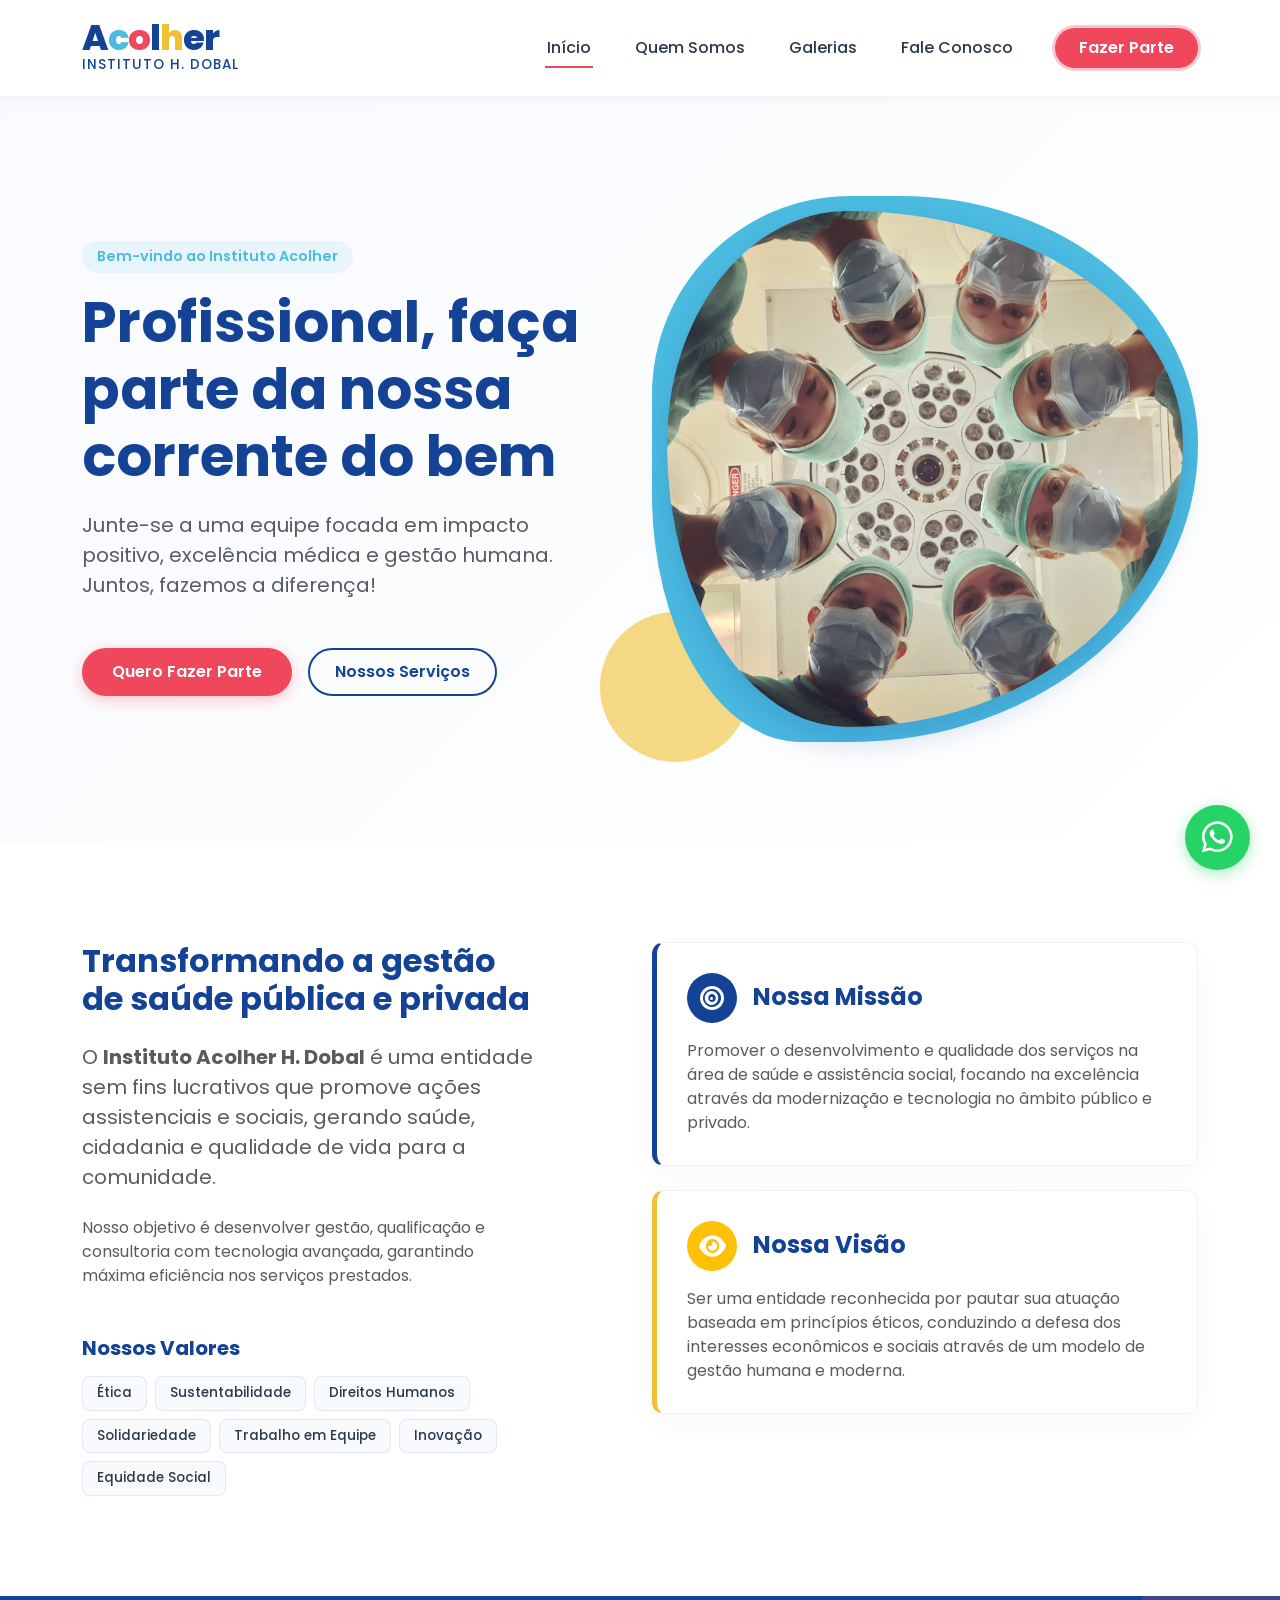
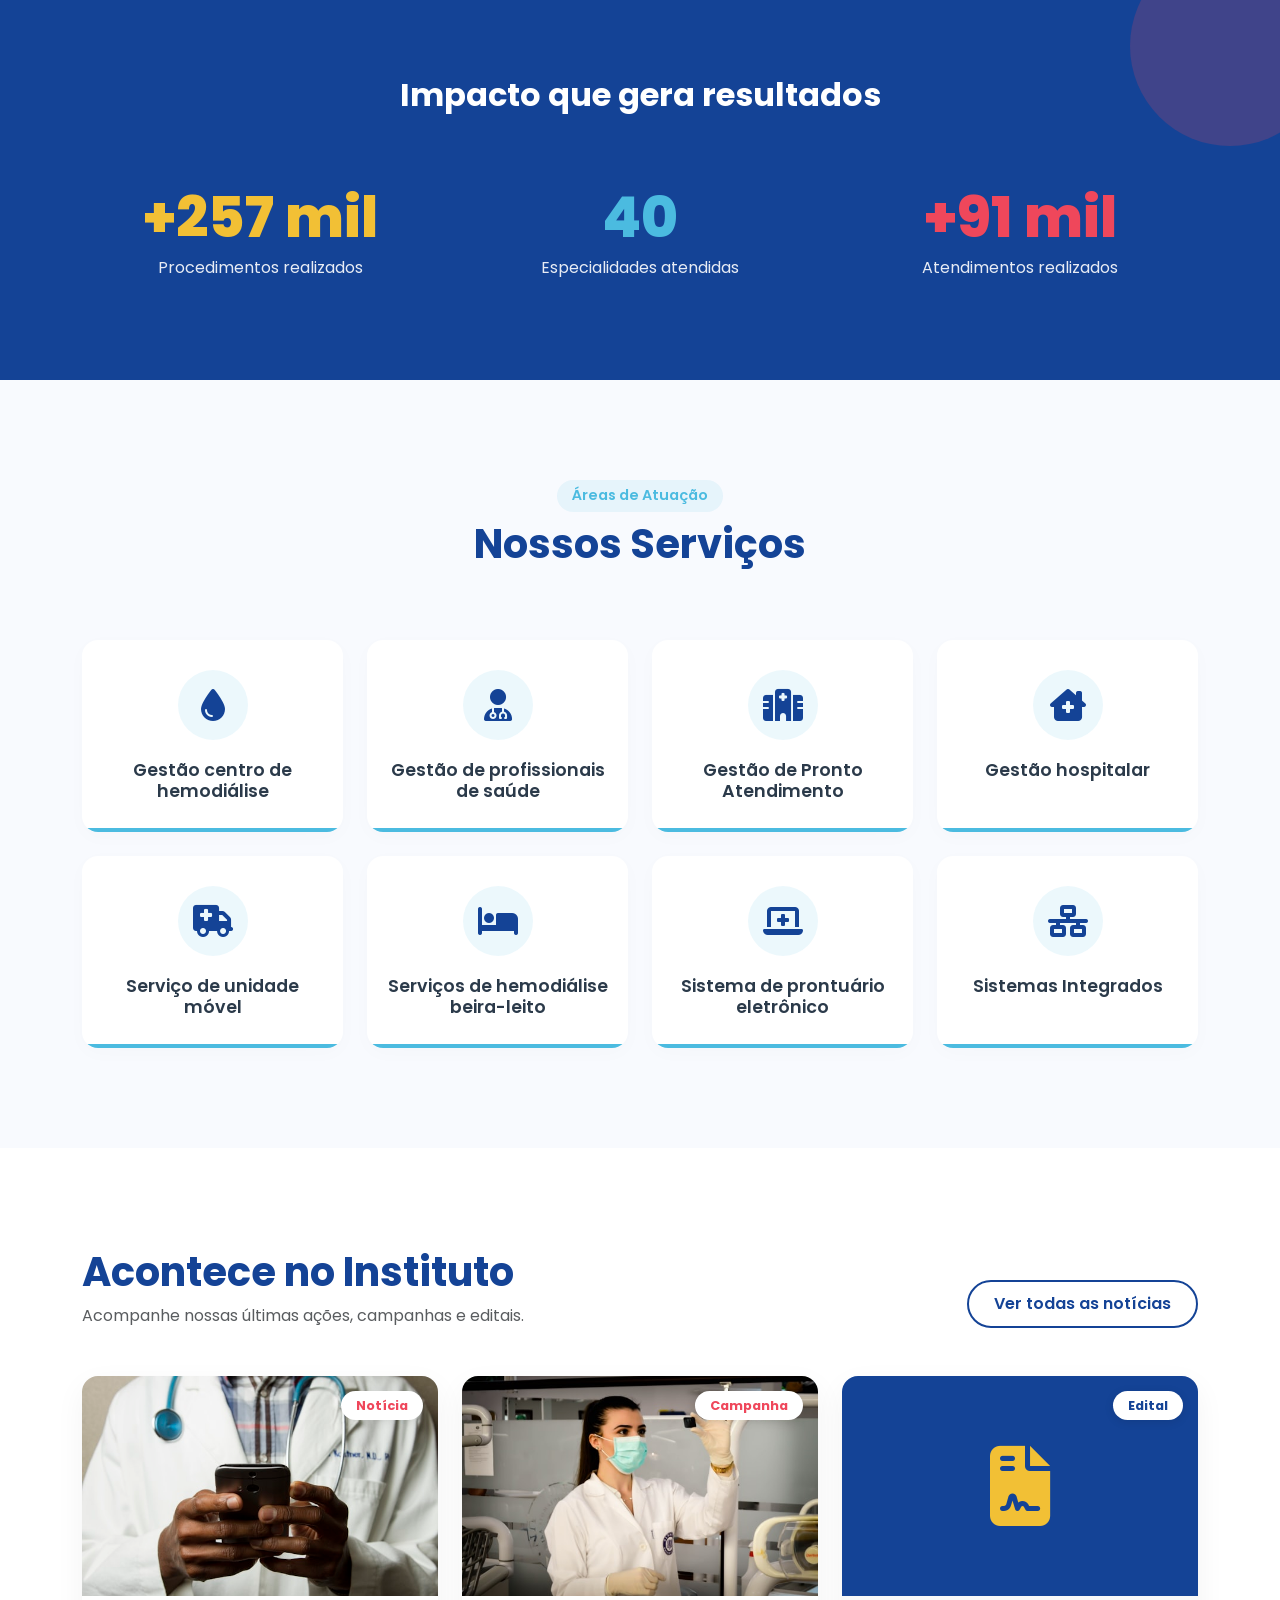
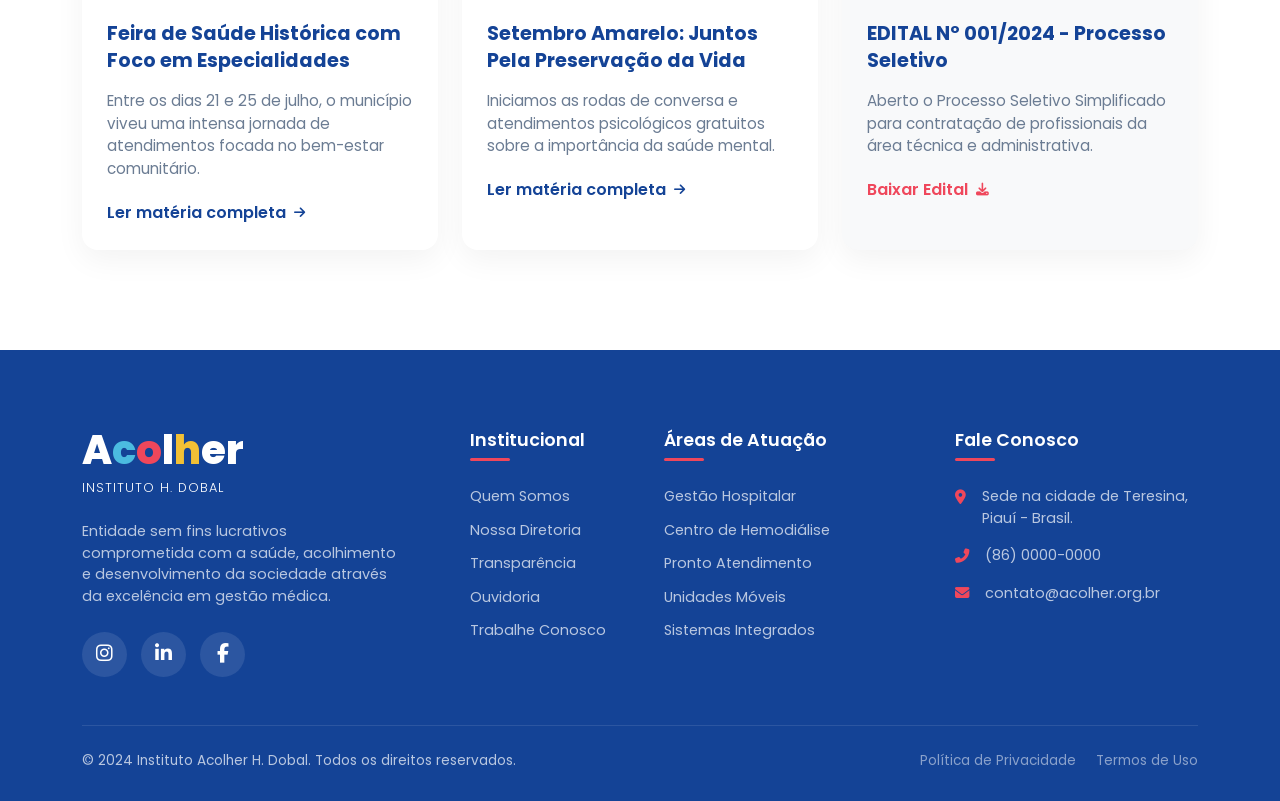
==== index.html @ e4904936 "Initial commit Created from https://vercel.com/new" ====
<!DOCTYPE html>
<html lang="pt-BR">
<head>
    <meta charset="UTF-8">
    <meta name="viewport" content="width=device-width, initial-scale=1.0">
    <title>Acolher Instituto H. Dobal</title>
    
    <!-- Bootstrap 5 CSS -->
    <link href="https://cdn.jsdelivr.net/npm/bootstrap@5.3.2/dist/css/bootstrap.min.css" rel="stylesheet">
    
    <!-- Google Fonts: Poppins traz um ar mais redondo, amigável e moderno, combinando com a logo -->
    <link rel="preconnect" href="https://fonts.googleapis.com">
    <link rel="preconnect" href="https://fonts.gstatic.com" crossorigin>
    <link href="https://fonts.googleapis.com/css2?family=Poppins:wght@300;400;500;600;700;800&display=swap" rel="stylesheet">
    
    <!-- FontAwesome para Ícones -->
    <link rel="stylesheet" href="https://cdnjs.cloudflare.com/ajax/libs/font-awesome/6.4.0/css/all.min.css">

    <link rel="stylesheet" href="css/styles.css">
</head>
<body>

    <!-- Header / Navbar -->
    <nav class="navbar navbar-expand-lg">
        <div class="container">
            <a class="navbar-brand text-decoration-none" href="#">
                <!-- Logo construída com as cores exatas do PDF -->
                <div class="logo-text">
                    <span style="color:var(--c-blue-dark)">A</span><span style="color:var(--c-blue-light)">c</span><span style="color:var(--c-coral)">o</span><span style="color:var(--c-blue-dark)">l</span><span style="color:var(--c-yellow)">h</span><span style="color:var(--c-blue-dark)">er</span>
                </div>
                <div class="logo-sub">Instituto H. Dobal</div>
            </a>
            <button class="navbar-toggler border-0 shadow-none" type="button" data-bs-toggle="collapse" data-bs-target="#navbarNav">
                <i class="fas fa-bars text-blue-dark fs-2"></i>
            </button>
            <div class="collapse navbar-collapse justify-content-end" id="navbarNav">
                <ul class="navbar-nav align-items-center gap-2">
                    <li class="nav-item"><a class="nav-link active" href="index.html">Início</a></li>
                    <li class="nav-item"><a class="nav-link" href="quemsomos.html">Quem Somos</a></li>
                    <li class="nav-item"><a class="nav-link" href="gallery.html">Galerias </a></li>
                    <li class="nav-item"><a class="nav-link" href="faleconosco.html">Fale Conosco </a></li>
                    <li class="nav-item ms-lg-3"><a href="fazerparte.html" class="btn btn-custom-coral px-4 py-2 mt-3 mt-lg-0" style="box-shadow: 0 0 0 3px rgba(239, 71, 91, 0.3);">Fazer Parte</a></li>
                </ul>
            </div>
        </div>
    </nav>

    <!-- Hero Section -->
    <section class="hero-section">
        <div class="container">
            <div class="row align-items-center">
                <div class="col-lg-6 mb-5 mb-lg-0 pe-lg-5">
                    <span class="about-badge mb-3">Bem-vindo ao Instituto Acolher</span>
                    <h1 class="hero-title">Profissional, faça parte da nossa corrente do bem</h1>
                    <p class="mb-5 fs-5 text-muted">Junte-se a uma equipe focada em impacto positivo, excelência médica e gestão humana. Juntos, fazemos a diferença!</p>
                    <div class="d-flex gap-3 flex-wrap">
                        <a href="#" class="btn btn-custom-coral">Quero Fazer Parte</a>
                        <a href="#servicos" class="btn btn-outline-blue">Nossos Serviços</a>
                    </div>
                </div>
                <div class="col-lg-6 position-relative">
                    <div class="hero-decoration"></div>
                    <!-- Formato orgânico em vez de arco engessado -->
                    <div class="organic-shape">
                        <img src="images/image1.jpeg" alt="Profissionais de Saúde Sorrindo">
                    </div>
                </div>
            </div>
        </div>
    </section>

    <!-- Seção Sobre / DNA Acolher -->
    <section class="about-section">
        <div class="container">
            <div class="row">
                <!-- Coluna de Texto Principal -->
                <div class="col-lg-5 mb-5 mb-lg-0">
                    <h2 class="mb-4 fs-2">Transformando a gestão de saúde pública e privada</h2>
                    <p class="text-muted mb-4 fs-5">O <strong>Instituto Acolher H. Dobal</strong> é uma entidade sem fins lucrativos que promove ações assistenciais e sociais, gerando saúde, cidadania e qualidade de vida para a comunidade.</p>
                    <p class="text-muted mb-5">Nosso objetivo é desenvolver gestão, qualificação e consultoria com tecnologia avançada, garantindo máxima eficiência nos serviços prestados.</p>
                    
                    <h4 class="fs-5 mb-3 text-blue-dark">Nossos Valores</h4>
                    <div class="tags-container">
                        <span class="value-tag">Ética</span>
                        <span class="value-tag">Sustentabilidade</span>
                        <span class="value-tag">Direitos Humanos</span>
                        <span class="value-tag">Solidariedade</span>
                        <span class="value-tag">Trabalho em Equipe</span>
                        <span class="value-tag">Inovação</span>
                        <span class="value-tag">Equidade Social</span>
                    </div>
                </div>
                
                <!-- Coluna de Cards (Missão e Visão) -->
                <div class="col-lg-6 offset-lg-1">
                    <div class="info-card">
                        <div class="d-flex align-items-center mb-3">
                            <div class="bg-blue-dark text-white rounded-circle d-flex align-items-center justify-content-center me-3" style="width: 50px; height: 50px; font-size: 1.5rem;">
                                <i class="fas fa-bullseye"></i>
                            </div>
                            <h3 class="m-0 fs-4">Nossa Missão</h3>
                        </div>
                        <p class="text-muted m-0">Promover o desenvolvimento e qualidade dos serviços na área de saúde e assistência social, focando na excelência através da modernização e tecnologia no âmbito público e privado.</p>
                    </div>

                    <div class="info-card vision mt-4">
                        <div class="d-flex align-items-center mb-3">
                            <div class="bg-warning text-white rounded-circle d-flex align-items-center justify-content-center me-3" style="width: 50px; height: 50px; font-size: 1.5rem;">
                                <i class="fas fa-eye"></i>
                            </div>
                            <h3 class="m-0 fs-4">Nossa Visão</h3>
                        </div>
                        <p class="text-muted m-0">Ser uma entidade reconhecida por pautar sua atuação baseada em princípios éticos, conduzindo a defesa dos interesses econômicos e sociais através de um modelo de gestão humana e moderna.</p>
                    </div>
                </div>
            </div>
        </div>
    </section>

    <!-- Seção Números -->
    <section class="numbers-section">
        <div class="container position-relative z-1">
            <div class="row text-center mb-5">
                <div class="col-12">
                    <h2 class="text-white">Impacto que gera resultados</h2>
                </div>
            </div>
            <div class="row g-4 justify-content-center">
                <div class="col-md-4">
                    <div class="number-box">
                        <div class="number-value">+257 mil</div>
                        <div class="number-label">Procedimentos realizados</div>
                    </div>
                </div>
                <div class="col-md-4">
                    <div class="number-box">
                        <div class="number-value text-blue-light">40</div>
                        <div class="number-label">Especialidades atendidas</div>
                    </div>
                </div>
                <div class="col-md-4">
                    <div class="number-box">
                        <div class="number-value text-coral">+91 mil</div>
                        <div class="number-label">Atendimentos realizados</div>
                    </div>
                </div>
            </div>
        </div>
    </section>

    <!-- Seção Serviços -->
    <section id="servicos" class="services-section">
        <div class="container">
            <div class="text-center mb-5 pb-3">
                <span class="about-badge mb-2">Áreas de Atuação</span>
                <h2 class="fs-1">Nossos Serviços</h2>
            </div>
            
            <div class="row row-cols-1 row-cols-md-2 row-cols-lg-4 g-4">
                <div class="col">
                    <div class="service-card">
                        <div class="icon-wrapper"><i class="fas fa-tint"></i></div>
                        <h3 class="service-text">Gestão centro de hemodiálise</h3>
                    </div>
                </div>
                <div class="col">
                    <div class="service-card">
                        <div class="icon-wrapper"><i class="fas fa-user-md"></i></div>
                        <h3 class="service-text">Gestão de profissionais de saúde</h3>
                    </div>
                </div>
                <div class="col">
                    <div class="service-card">
                        <div class="icon-wrapper"><i class="fas fa-hospital-alt"></i></div>
                        <h3 class="service-text">Gestão de Pronto Atendimento</h3>
                    </div>
                </div>
                <div class="col">
                    <div class="service-card">
                        <div class="icon-wrapper"><i class="fas fa-clinic-medical"></i></div>
                        <h3 class="service-text">Gestão hospitalar</h3>
                    </div>
                </div>
                <div class="col">
                    <div class="service-card">
                        <div class="icon-wrapper"><i class="fas fa-ambulance"></i></div>
                        <h3 class="service-text">Serviço de unidade móvel</h3>
                    </div>
                </div>
                <div class="col">
                    <div class="service-card">
                        <div class="icon-wrapper"><i class="fas fa-bed"></i></div>
                        <h3 class="service-text">Serviços de hemodiálise beira-leito</h3>
                    </div>
                </div>
                <div class="col">
                    <div class="service-card">
                        <div class="icon-wrapper"><i class="fas fa-laptop-medical"></i></div>
                        <h3 class="service-text">Sistema de prontuário eletrônico</h3>
                    </div>
                </div>
                <div class="col">
                    <div class="service-card">
                        <div class="icon-wrapper"><i class="fas fa-network-wired"></i></div>
                        <h3 class="service-text">Sistemas Integrados</h3>
                    </div>
                </div>
            </div>
        </div>
    </section>

    <!-- Seção Novidades -->
    <section class="news-section">
        <div class="container">
            <div class="d-flex justify-content-between align-items-end mb-5">
                <div>
                    <h2 class="fs-1 m-0">Acontece no Instituto</h2>
                    <p class="text-muted mt-2 mb-0">Acompanhe nossas últimas ações, campanhas e editais.</p>
                </div>
                <div class="d-none d-md-block">
                    <a href="#" class="btn btn-outline-blue">Ver todas as notícias</a>
                </div>
            </div>

            <div class="row g-4">
                <!-- Novidade 1 -->
                <div class="col-lg-4 col-md-6">
                    <div class="news-card">
                        <div class="news-img-wrapper">
                            <span class="news-category">Notícia</span>
                            <img src="images/news1.jpeg" alt="Feira de Saúde">
                        </div>
                        <div class="news-body">
                            <h3 class="news-title">Feira de Saúde Histórica com Foco em Especialidades</h3>
                            <p class="news-text">Entre os dias 21 e 25 de julho, o município viveu uma intensa jornada de atendimentos focada no bem-estar comunitário.</p>
                            <a href="#" class="btn-link-custom">Ler matéria completa <i class="fas fa-arrow-right"></i></a>
                        </div>
                    </div>
                </div>

                <!-- Novidade 2 -->
                <div class="col-lg-4 col-md-6">
                    <div class="news-card">
                        <div class="news-img-wrapper">
                            <span class="news-category">Campanha</span>
                            <img src="images/news2.jpeg" alt="Setembro Amarelo">
                        </div>
                        <div class="news-body">
                            <h3 class="news-title">Setembro Amarelo: Juntos Pela Preservação da Vida</h3>
                            <p class="news-text">Iniciamos as rodas de conversa e atendimentos psicológicos gratuitos sobre a importância da saúde mental.</p>
                            <a href="#" class="btn-link-custom">Ler matéria completa <i class="fas fa-arrow-right"></i></a>
                        </div>
                    </div>
                </div>

                <!-- Novidade 3 (Edital) -->
                <div class="col-lg-4 col-md-6">
                    <div class="news-card bg-light">
                        <div class="news-img-wrapper bg-blue-dark d-flex align-items-center justify-content-center">
                            <span class="news-category edital">Edital</span>
                            <i class="fas fa-file-contract text-yellow" style="font-size: 5rem;"></i>
                        </div>
                        <div class="news-body">
                            <h3 class="news-title">EDITAL Nº 001/2024 - Processo Seletivo</h3>
                            <p class="news-text">Aberto o Processo Seletivo Simplificado para contratação de profissionais da área técnica e administrativa.</p>
                            <a href="#" class="btn-link-custom text-coral">Baixar Edital <i class="fas fa-download"></i></a>
                        </div>
                    </div>
                </div>
            </div>
            
            <div class="d-block d-md-none text-center mt-4">
                <a href="#" class="btn btn-outline-blue w-100">Ver todas as notícias</a>
            </div>
        </div>
    </section>

    <!-- Footer -->
    <footer class="footer">
        <div class="container">
            <div class="row g-5">
                <!-- Info -->
                <div class="col-lg-4 pe-lg-5">
                    <div class="footer-logo mb-2">
                        A<span class="c">c</span><span class="o">o</span>l<span class="h">h</span>er
                    </div>
                    <p class="text-white mb-4 fw-light" style="letter-spacing: 1px; font-size: 0.8rem;">INSTITUTO H. DOBAL</p>
                    <p class="mb-4">Entidade sem fins lucrativos comprometida com a saúde, acolhimento e desenvolvimento da sociedade através da excelência em gestão médica.</p>
                    <div class="social-icons">
                        <a href="#"><i class="fab fa-instagram"></i></a>
                        <a href="#"><i class="fab fa-linkedin-in"></i></a>
                        <a href="#"><i class="fab fa-facebook-f"></i></a>
                    </div>
                </div>

                <!-- Links Rápidos -->
                <div class="col-lg-2 col-md-4">
                    <h4 class="footer-title">Institucional</h4>
                    <ul class="footer-links">
                        <li><a href="#">Quem Somos</a></li>
                        <li><a href="#">Nossa Diretoria</a></li>
                        <li><a href="#">Transparência</a></li>
                        <li><a href="#">Ouvidoria</a></li>
                        <li><a href="#">Trabalhe Conosco</a></li>
                    </ul>
                </div>

                <!-- Serviços -->
                <div class="col-lg-3 col-md-4">
                    <h4 class="footer-title">Áreas de Atuação</h4>
                    <ul class="footer-links">
                        <li><a href="#">Gestão Hospitalar</a></li>
                        <li><a href="#">Centro de Hemodiálise</a></li>
                        <li><a href="#">Pronto Atendimento</a></li>
                        <li><a href="#">Unidades Móveis</a></li>
                        <li><a href="#">Sistemas Integrados</a></li>
                    </ul>
                </div>

                <!-- Contato -->
                <div class="col-lg-3 col-md-4">
                    <h4 class="footer-title">Fale Conosco</h4>
                    <ul class="footer-links">
                        <li class="d-flex align-items-start mb-3">
                            <i class="fas fa-map-marker-alt mt-1 me-3 text-coral"></i>
                            <span>Sede na cidade de Teresina, Piauí - Brasil.</span>
                        </li>
                        <li class="d-flex align-items-center mb-3">
                            <i class="fas fa-phone-alt me-3 text-coral"></i>
                            <a href="tel:+558600000000">(86) 0000-0000</a>
                        </li>
                        <li class="d-flex align-items-center">
                            <i class="fas fa-envelope me-3 text-coral"></i>
                            <a href="mailto:contato@acolherhdobal.org.br">contato@acolher.org.br</a>
                        </li>
                    </ul>
                </div>
            </div>

            <!-- Direitos Reservados -->
            <div class="footer-bottom mt-5">
                <div class="row align-items-center">
                    <div class="col-md-6 text-md-start mb-3 mb-md-0">
                        &copy; 2024 Instituto Acolher H. Dobal. Todos os direitos reservados.
                    </div>
                    <div class="col-md-6 text-md-end">
                        <a href="#" class="text-white-50 text-decoration-none me-3">Política de Privacidade</a>
                        <a href="#" class="text-white-50 text-decoration-none">Termos de Uso</a>
                    </div>
                </div>
            </div>
        </div>
    </footer>

    <!-- Botão WhatsApp -->
    <a href="#" class="whatsapp-float" target="_blank" title="Fale conosco pelo WhatsApp">
        <i class="fab fa-whatsapp"></i>
    </a>

    <!-- Bootstrap JS Bundle -->
    <script src="https://cdn.jsdelivr.net/npm/bootstrap@5.3.0/dist/js/bootstrap.bundle.min.js"></script>
    

    <script src="js/script.js"></script>
</body>
</html>
---- css/styles.css ----
/* Paleta de Cores Extraída da Nova Logomarca */
:root {
    --c-blue-dark: #144396;   /* Azul institucional (letras A, l, er) */
    --c-blue-light: #4bbbe0;  /* Azul claro (letra c) */
    --c-coral: #ef475b;       /* Vermelho/Coral (letra o) */
    --c-yellow: #f2c035;      /* Amarelo (letra h) */
    
    --bg-light: #f8fafe;      /* Fundo super claro puxado pro azul */
    --bg-white: #ffffff;
    --text-main: #2b3a4a;
    --text-muted: #6b7c93;
}

body {
    font-family: 'Poppins', sans-serif;
    color: var(--text-main);
    background-color: var(--bg-white);
    overflow-x: hidden;
}

h1, h2, h3, h4, h5, h6 {
    font-weight: 700;
    color: var(--c-blue-dark);
}

/* Utilitários de Cor */
.text-coral { color: var(--c-coral) !important; }
.text-blue-dark { color: var(--c-blue-dark) !important; }
.text-blue-light { color: var(--c-blue-light) !important; }
.text-yellow { color: var(--c-yellow) !important; }
.bg-blue-dark { background-color: var(--c-blue-dark) !important; }
.bg-coral { background-color: var(--c-coral) !important; }

/* Botões Modernos */
.btn-custom-coral {
    background-color: var(--c-coral);
    color: white;
    border: none;
    border-radius: 50px; /* Bordas arredondadas amigáveis */
    padding: 12px 30px;
    font-weight: 600;
    box-shadow: 0 4px 15px rgba(239, 71, 91, 0.3);
    transition: all 0.3s ease;
}
.btn-custom-coral:hover {
    background-color: #d83d50;
    color: white;
    transform: translateY(-3px);
    box-shadow: 0 6px 20px rgba(239, 71, 91, 0.4);
}

.btn-outline-blue {
    border: 2px solid var(--c-blue-dark);
    color: var(--c-blue-dark);
    border-radius: 50px;
    padding: 10px 25px;
    font-weight: 600;
    transition: all 0.3s;
}
.btn-outline-blue:hover {
    background-color: var(--c-blue-dark);
    color: white;
}

/* Navbar Clara e Clean */
.navbar {
    background-color: rgba(255, 255, 255, 0.95);
    backdrop-filter: blur(10px);
    padding: 15px 0;
    box-shadow: 0 2px 15px rgba(0,0,0,0.05);
    position: sticky;
    top: 0;
    z-index: 1000;
}

.logo-text {
    font-size: 2.2rem;
    font-weight: 800;
    line-height: 1;
    letter-spacing: -1px;
}
.logo-sub {
    font-size: 0.85rem;
    font-weight: 500;
    color: var(--c-blue-dark);
    letter-spacing: 1px;
    text-transform: uppercase;
}

.nav-link {
    color: var(--text-main) !important;
    font-weight: 500;
    margin: 0 10px;
    position: relative;
}
.nav-link::after {
    content: '';
    position: absolute;
    width: 0;
    height: 2px;
    bottom: 0;
    left: 50%;
    background-color: var(--c-coral);
    transition: all 0.3s ease;
    transform: translateX(-50%);
}
.nav-link:hover::after,.nav-link.active::after {
    width: 80%;
}


/* Hero Section com Formas Orgânicas (Diferente do Arco) */
.hero-section {
    padding: 100px 0;
    background: linear-gradient(135deg, var(--bg-light) 0%, #ffffff 100%);
    position: relative;
}
.hero-title {
    font-size: 3.5rem;
    line-height: 1.2;
    margin-bottom: 20px;
}

/* Forma Orgânica para Imagem */
.organic-shape {
    background: var(--c-blue-light);
    border-radius: 40% 60% 70% 30% / 40% 50% 60% 50%;
    animation: morph 8s ease-in-out infinite alternate;
    padding: 15px;
    position: relative;
    z-index: 1;
}
@keyframes morph {
    0% { border-radius: 40% 60% 70% 30% / 40% 50% 60% 50%; }
    100% { border-radius: 60% 40% 30% 70% / 60% 30% 70% 40%; }
}
.organic-shape img {
    border-radius: 35% 65% 65% 35% / 45% 45% 55% 55%;
    width: 100%;
    height: auto;
    object-fit: cover;
    box-shadow: 0 15px 30px rgba(20, 67, 150, 0.2);
    position: relative;
    z-index: 2;
}

.hero-decoration {
    position: absolute;
    width: 150px;
    height: 150px;
    background-color: var(--c-yellow);
    border-radius: 50%;
    bottom: -20px;
    left: -40px;
    z-index: 0;
    opacity: 0.6;
}

/* Seção Sobre (Cards Sobrepostos e Grid de Tags) */
.about-section {
    padding: 100px 0;
    background-color: var(--bg-white);
}
.about-badge {
    background-color: rgba(75, 187, 224, 0.1);
    color: var(--c-blue-light);
    padding: 5px 15px;
    border-radius: 20px;
    font-weight: 600;
    font-size: 0.9rem;
    display: inline-block;
    margin-bottom: 15px;
}

.info-card {
    background: var(--bg-white);
    border: 1px solid rgba(0,0,0,0.05);
    border-left: 5px solid var(--c-blue-dark);
    border-radius: 12px;
    padding: 30px;
    box-shadow: 0 10px 30px rgba(0,0,0,0.03);
    margin-bottom: 20px;
    transition: transform 0.3s;
}
.info-card:hover {
    transform: translateX(10px);
}
.info-card.vision { border-left-color: var(--c-yellow); }

.tags-container {
    display: flex;
    flex-wrap: wrap;
    gap: 10px;
}
.value-tag {
    background-color: var(--bg-light);
    color: var(--text-main);
    padding: 8px 16px;
    border-radius: 8px;
    font-size: 0.9rem;
    font-weight: 500;
    border: 1px solid rgba(20, 67, 150, 0.1);
    transition: all 0.3s;
}
.value-tag:hover {
    background-color: var(--c-coral);
    color: white;
    border-color: var(--c-coral);
}

/* Seção Números (Fundo Azul Institucional) */
.numbers-section {
    background-color: var(--c-blue-dark);
    padding: 80px 0;
    color: white;
    position: relative;
    overflow: hidden;
}
.numbers-section::before {
    content: '';
    position: absolute;
    top: -50px;
    right: -50px;
    width: 200px;
    height: 200px;
    background-color: var(--c-coral);
    border-radius: 50%;
    opacity: 0.2;
}
.number-box {
    text-align: center;
    padding: 20px;
}
.number-value {
    font-size: 3.5rem;
    font-weight: 800;
    color: var(--c-yellow);
    line-height: 1;
    margin-bottom: 10px;
}
.number-label {
    font-size: 1rem;
    color: rgba(255,255,255,0.9);
    font-weight: 400;
}

/* Seção Serviços (Cards Clean com Hover Colorido) */
.services-section {
    background-color: var(--bg-light);
    padding: 100px 0;
}
.service-card {
    background: white;
    border-radius: 16px;
    padding: 30px 20px;
    text-align: center;
    height: 100%;
    border: none;
    box-shadow: 0 5px 20px rgba(0,0,0,0.02);
    transition: all 0.3s cubic-bezier(0.165, 0.84, 0.44, 1);
    position: relative;
    overflow: hidden;
    z-index: 1;
}
.service-card::after {
    content: '';
    position: absolute;
    bottom: 0;
    left: 0;
    width: 100%;
    height: 4px;
    background-color: var(--c-blue-light);
    transition: all 0.3s;
}
.service-card:hover {
    transform: translateY(-10px);
    box-shadow: 0 15px 30px rgba(20, 67, 150, 0.1);
}
.service-card:hover::after {
    height: 100%;
    z-index: -1;
    opacity: 0.05;
}
.icon-wrapper {
    width: 70px;
    height: 70px;
    background-color: rgba(75, 187, 224, 0.1);
    border-radius: 50%;
    display: flex;
    align-items: center;
    justify-content: center;
    margin: 0 auto 20px auto;
    color: var(--c-blue-dark);
    font-size: 2rem;
    transition: all 0.3s;
}
.service-card:hover .icon-wrapper {
    background-color: var(--c-coral);
    color: white;
    transform: scale(1.1);
}
.service-text {
    font-size: 1.1rem;
    font-weight: 600;
    margin: 0;
    color: var(--text-main);
}

/* Seção Novidades */
.news-section {
    padding: 100px 0;
    background-color: var(--bg-white);
}
.news-card {
    border: none;
    border-radius: 16px;
    overflow: hidden;
    box-shadow: 0 10px 30px rgba(0,0,0,0.05);
    height: 100%;
    transition: transform 0.3s;
}
.news-card:hover {
    transform: translateY(-5px);
}
.news-img-wrapper {
    height: 220px;
    position: relative;
}
.news-img-wrapper img {
    width: 100%;
    height: 100%;
    object-fit: cover;
}
.news-category {
    position: absolute;
    top: 15px;
    right: 15px;
    background-color: var(--bg-white);
    color: var(--c-coral);
    padding: 5px 15px;
    border-radius: 20px;
    font-size: 0.8rem;
    font-weight: 700;
    box-shadow: 0 2px 10px rgba(0,0,0,0.1);
}
.news-category.edital { color: var(--c-blue-dark); }
.news-body {
    padding: 25px;
}
.news-title {
    font-size: 1.2rem;
    margin-bottom: 15px;
    line-height: 1.4;
}
.news-text {
    color: var(--text-muted);
    font-size: 0.95rem;
    margin-bottom: 20px;
}
.btn-link-custom {
    color: var(--c-blue-dark);
    font-weight: 600;
    text-decoration: none;
    display: inline-flex;
    align-items: center;
}
.btn-link-custom i { margin-left: 8px; font-size: 0.8rem; transition: margin 0.3s; }
.btn-link-custom:hover i { margin-left: 12px; color: var(--c-coral); }

/* Footer Moderno Escuro */
.footer {
    background-color: var(--c-blue-dark);
    color: rgba(255,255,255,0.7);
    padding: 80px 0 30px 0;
    font-size: 0.9rem;
}
.footer-logo {
    font-size: 2.5rem;
    font-weight: 800;
    color: white;
    line-height: 1;
}
.footer-logo span.c { color: var(--c-blue-light); }
.footer-logo span.o { color: var(--c-coral); }
.footer-logo span.h { color: var(--c-yellow); }

.footer-title {
    color: white;
    font-size: 1.1rem;
    margin-bottom: 25px;
    font-weight: 600;
    position: relative;
    padding-bottom: 10px;
}
.footer-title::after {
    content: '';
    position: absolute;
    left: 0;
    bottom: 0;
    width: 40px;
    height: 3px;
    background-color: var(--c-coral);
    border-radius: 2px;
}

.footer-links { list-style: none; padding: 0; }
.footer-links li { margin-bottom: 12px; }
.footer-links a {
    color: rgba(255,255,255,0.7);
    text-decoration: none;
    transition: all 0.3s;
    display: inline-block;
}
.footer-links a:hover {
    color: var(--c-yellow);
    transform: translateX(5px);
}

.social-icons a {
    display: inline-flex;
    width: 45px;
    height: 45px;
    background-color: rgba(255,255,255,0.1);
    border-radius: 50%;
    align-items: center;
    justify-content: center;
    color: white;
    text-decoration: none;
    margin-right: 10px;
    font-size: 1.2rem;
    transition: all 0.3s;
}
.social-icons a:hover {
    background-color: var(--c-coral);
    transform: translateY(-3px);
}

.footer-bottom {
    margin-top: 60px;
    padding-top: 25px;
    border-top: 1px solid rgba(255,255,255,0.1);
    text-align: center;
    font-size: 0.85rem;
}




/******************** QUEM SOMOS ***************************/

/* Page Header */
.page-header {
    padding: 80px 0 60px;
    background: linear-gradient(135deg, var(--bg-light) 0%, #ffffff 100%);
    text-align: center;
    position: relative;
}
.page-title {
    font-size: 3rem;
    margin-bottom: 15px;
}
.breadcrumb-custom {
    display: inline-flex;
    align-items: center;
    background: white;
    padding: 10px 25px;
    border-radius: 50px;
    box-shadow: 0 5px 15px rgba(0,0,0,0.05);
    font-size: 0.9rem;
    font-weight: 500;
}
.breadcrumb-custom a {
    color: var(--c-blue-dark);
    text-decoration: none;
    transition: color 0.3s;
}
.breadcrumb-custom a:hover { color: var(--c-coral); }
.breadcrumb-custom .separator { margin: 0 10px; color: var(--text-muted); }
.breadcrumb-custom .current { color: var(--text-muted); }

/* Nossa História */
.history-section {
    padding: 80px 0;
}
.organic-shape-2 {
    background: var(--c-yellow);
    border-radius: 60% 40% 30% 70% / 60% 30% 70% 40%;
    animation: morph2 8s ease-in-out infinite alternate;
    padding: 15px;
    position: relative;
}
@keyframes morph2 {
    0% { border-radius: 60% 40% 30% 70% / 60% 30% 70% 40%; }
    100% { border-radius: 40% 60% 70% 30% / 40% 50% 60% 50%; }
}
.organic-shape-2 img {
    border-radius: 45% 55% 45% 55% / 55% 45% 55% 45%;
    width: 100%;
    height: auto;
    object-fit: cover;
    box-shadow: 0 15px 30px rgba(242, 192, 53, 0.2);
    position: relative;
    z-index: 2;
}

.highlight-box {
    background-color: var(--bg-light);
    border-left: 4px solid var(--c-blue-light);
    padding: 20px;
    border-radius: 0 12px 12px 0;
    margin-top: 30px;
    font-style: italic;
    color: var(--c-blue-dark);
}

/* MVV Section (Missão, Visão, Valores) */
.mvv-section {
    padding: 80px 0;
    background-color: var(--bg-light);
}
.mvv-card {
    background: white;
    border-radius: 20px;
    padding: 40px 30px;
    height: 100%;
    box-shadow: 0 10px 30px rgba(0,0,0,0.03);
    transition: transform 0.3s;
    position: relative;
    overflow: hidden;
    border: none;
}
.mvv-card:hover { transform: translateY(-10px); }

.mvv-icon {
    width: 80px;
    height: 80px;
    border-radius: 50%;
    display: flex;
    align-items: center;
    justify-content: center;
    font-size: 2rem;
    margin-bottom: 25px;
    color: white;
}
.icon-missao { background-color: var(--c-blue-dark); }
.icon-visao { background-color: var(--c-yellow); }
.icon-valores { background-color: var(--c-coral); }

.tags-container { display: flex; flex-wrap: wrap; gap: 8px; }
.value-tag {
    background-color: var(--bg-light);
    color: var(--text-main);
    padding: 6px 14px;
    border-radius: 8px;
    font-size: 0.85rem;
    font-weight: 500;
}

/* Nossa Equipe */
.team-section {
    padding: 100px 0;
}
.team-card {
    background: white;
    border-radius: 16px;
    overflow: hidden;
    box-shadow: 0 5px 20px rgba(0,0,0,0.05);
    transition: all 0.3s;
    text-align: center;
    border: 1px solid rgba(0,0,0,0.02);
}
.team-card:hover {
    transform: translateY(-8px);
    box-shadow: 0 15px 30px rgba(20, 67, 150, 0.1);
}
.team-img-wrapper {
    position: relative;
    width: 100%;
    padding-top: 100%; /* Aspect ratio 1:1 */
    overflow: hidden;
    background-color: var(--bg-light);
}
.team-img-wrapper img {
    position: absolute;
    top: 0;
    left: 0;
    width: 100%;
    height: 100%;
    object-fit: cover;
    transition: transform 0.5s;
}
.team-card:hover .team-img-wrapper img {
    transform: scale(1.05);
}
.team-info {
    padding: 25px 20px;
}
.team-name {
    font-size: 1.2rem;
    margin-bottom: 5px;
    color: var(--c-blue-dark);
}
.team-role {
    color: var(--c-coral);
    font-size: 0.9rem;
    font-weight: 600;
    margin-bottom: 0;
    text-transform: uppercase;
}

/* Call to Action */
.cta-section {
    background: linear-gradient(135deg, var(--c-blue-dark) 0%, #1a56c0 100%);
    padding: 80px 0;
    color: white;
    text-align: center;
    position: relative;
    overflow: hidden;
}
.cta-section::before {
    content: '';
    position: absolute;
    width: 300px;
    height: 300px;
    background-color: var(--c-blue-light);
    border-radius: 50%;
    top: -100px;
    left: -100px;
    opacity: 0.1;
}        
.whatsapp-float {
    position: fixed; width: 65px; height: 65px; bottom: 30px; right: 30px;
    background-color: #25d366; color: #FFF; border-radius: 50%; display: flex;
    align-items: center; justify-content: center; font-size: 35px;
    box-shadow: 0 4px 15px rgba(37, 211, 102, 0.4); z-index: 100; text-decoration: none; transition: transform 0.3s;
}
.whatsapp-float:hover { transform: scale(1.1) rotate(-10deg); color: white; }


/******************** CONTATO ********************/
/* Contato Section */
.contact-section {
    padding: 80px 0;
}

.contact-info-box {
    display: flex;
    align-items: flex-start;
    margin-bottom: 30px;
    padding: 20px;
    background: var(--bg-light);
    border-radius: 12px;
    transition: transform 0.3s;
}
.contact-info-box:hover {
    transform: translateX(5px);
    background: white;
    box-shadow: 0 10px 30px rgba(0,0,0,0.05);
}
.contact-icon {
    width: 50px;
    height: 50px;
    background-color: var(--c-blue-dark);
    color: white;
    border-radius: 50%;
    display: flex;
    align-items: center;
    justify-content: center;
    font-size: 1.2rem;
    flex-shrink: 0;
    margin-right: 20px;
}
.icon-coral { background-color: var(--c-coral); }
.icon-yellow { background-color: var(--c-yellow); }

.contact-info-title {
    font-size: 1.1rem;
    margin-bottom: 5px;
    color: var(--c-blue-dark);
}
.contact-info-text {
    color: var(--text-muted);
    margin: 0;
    font-size: 0.95rem;
}
.contact-info-text a {
    color: var(--text-muted);
    text-decoration: none;
    transition: color 0.3s;
}
.contact-info-text a:hover {
    color: var(--c-coral);
}

/* Formulário */
.contact-form-card {
    background: white;
    border-radius: 20px;
    padding: 40px;
    box-shadow: 0 15px 40px rgba(20, 67, 150, 0.08);
    border: 1px solid rgba(0,0,0,0.02);
    position: relative;
    overflow: hidden;
}
.contact-form-card::before {
    content: '';
    position: absolute;
    top: 0;
    right: 0;
    width: 150px;
    height: 150px;
    background-color: var(--c-blue-light);
    border-radius: 50%;
    transform: translate(50%, -50%);
    opacity: 0.1;
}
.form-control, .form-select {
    border-radius: 10px;
    padding: 12px 15px;
    border: 1px solid #e1e5eb;
    font-size: 0.95rem;
    color: var(--text-main);
    background-color: #fcfcfc;
    transition: all 0.3s;
}
.form-control:focus, .form-select:focus {
    box-shadow: 0 0 0 3px rgba(75, 187, 224, 0.2);
    border-color: var(--c-blue-light);
    background-color: white;
}
.form-label {
    font-weight: 500;
    color: var(--text-main);
    font-size: 0.9rem;
    margin-bottom: 8px;
}

/* Mapa */
.map-container {
    border-radius: 20px;
    overflow: hidden;
    box-shadow: 0 10px 30px rgba(0,0,0,0.05);
    height: 400px;
    margin-top: 50px;
}
.map-container iframe {
    width: 100%;
    height: 100%;
    border: 0;
}

/******************** GALLERY ********************/
/* Estilos da Galeria */
.gallery-section {
    padding: 60px 0 100px 0;
}

.gallery-filters {
    display: flex;
    justify-content: center;
    flex-wrap: wrap;
    gap: 10px;
    margin-bottom: 40px;
}

.filter-btn {
    background-color: transparent;
    border: 2px solid var(--bg-light);
    color: var(--text-muted);
    padding: 8px 24px;
    border-radius: 50px;
    font-weight: 500;
    font-size: 0.95rem;
    transition: all 0.3s ease;
}
.filter-btn:hover {
    border-color: var(--c-blue-light);
    color: var(--c-blue-dark);
}
.filter-btn.active {
    background-color: var(--c-blue-dark);
    border-color: var(--c-blue-dark);
    color: white;
    box-shadow: 0 4px 10px rgba(20, 67, 150, 0.2);
}

.gallery-item {
    position: relative;
    border-radius: 16px;
    overflow: hidden;
    cursor: pointer;
    box-shadow: 0 5px 15px rgba(0,0,0,0.05);
    margin-bottom: 24px;
}

.gallery-item img {
    width: 100%;
    height: 280px;
    object-fit: cover;
    transition: transform 0.6s cubic-bezier(0.165, 0.84, 0.44, 1);
}

.gallery-item:hover img {
    transform: scale(1.08);
}

.gallery-overlay {
    position: absolute;
    top: 0;
    left: 0;
    right: 0;
    bottom: 0;
    background: rgba(20, 67, 150, 0.8); /* Azul escuro com transparência */
    display: flex;
    flex-direction: column;
    align-items: center;
    justify-content: center;
    opacity: 0;
    transition: opacity 0.4s ease;
}

.gallery-item:hover .gallery-overlay {
    opacity: 1;
}

.gallery-overlay i {
    color: white;
    font-size: 2.5rem;
    margin-bottom: 15px;
    transform: translateY(20px);
    transition: transform 0.4s ease;
}

.gallery-overlay span {
    color: white;
    font-weight: 600;
    font-size: 1.1rem;
    transform: translateY(20px);
    transition: transform 0.4s ease 0.1s;
}

.gallery-item:hover .gallery-overlay i,
.gallery-item:hover .gallery-overlay span {
    transform: translateY(0);
}

.gallery-category {
    position: absolute;
    top: 15px;
    left: 15px;
    background-color: var(--c-coral);
    color: white;
    padding: 5px 15px;
    border-radius: 50px;
    font-size: 0.8rem;
    font-weight: 600;
    z-index: 2;
    box-shadow: 0 2px 10px rgba(0,0,0,0.1);
}

/* Estilos do Modal de Imagem (Lightbox) */
#imageModal .modal-content {
    background: transparent;
    border: none;
}
#imageModal .btn-close {
    filter: invert(1) grayscale(100%) brightness(200%);
    opacity: 0.8;
    font-size: 1.5rem;
    text-shadow: 0 2px 5px rgba(0,0,0,0.5);
    transition: opacity 0.3s;
}
#imageModal .btn-close:hover {
    opacity: 1;
}
#modalImage {
    max-height: 85vh;
    object-fit: contain;
    width: auto;
    max-width: 100%;
    margin: 0 auto;
}


/******************** FAZER PARTE ********************/

/* Benefícios (Por que trabalhar conosco) */
.benefits-section {
    padding: 80px 0;
}
.benefit-card {
    background: white;
    border-radius: 16px;
    padding: 30px;
    height: 100%;
    box-shadow: 0 5px 20px rgba(0,0,0,0.03);
    border: 1px solid rgba(0,0,0,0.02);
    transition: transform 0.3s, box-shadow 0.3s;
    text-align: center;
}
.benefit-card:hover {
    transform: translateY(-8px);
    box-shadow: 0 15px 30px rgba(20, 67, 150, 0.08);
}
.benefit-icon {
    width: 70px;
    height: 70px;
    border-radius: 50%;
    display: flex;
    align-items: center;
    justify-content: center;
    font-size: 1.8rem;
    margin: 0 auto 20px auto;
    color: white;
}
.bg-icon-coral { background-color: var(--c-coral); }
.bg-icon-blue { background-color: var(--c-blue-light); }
.bg-icon-yellow { background-color: var(--c-yellow); }

/* Vagas Abertas */
.jobs-section {
    padding: 80px 0;
    background-color: var(--bg-light);
}
.job-card {
    background: white;
    border-radius: 12px;
    padding: 25px 30px;
    margin-bottom: 20px;
    box-shadow: 0 4px 15px rgba(0,0,0,0.03);
    border-left: 5px solid var(--c-blue-dark);
    transition: all 0.3s ease;
    display: flex;
    justify-content: space-between;
    align-items: center;
    flex-wrap: wrap;
    gap: 15px;
}
.job-card:hover {
    transform: translateX(5px);
    border-left-color: var(--c-coral);
    box-shadow: 0 8px 25px rgba(0,0,0,0.08);
}
.job-title {
    font-size: 1.2rem;
    margin-bottom: 5px;
    color: var(--c-blue-dark);
}
.job-meta {
    color: var(--text-muted);
    font-size: 0.9rem;
    display: flex;
    gap: 15px;
    flex-wrap: wrap;
}
.job-meta span {
    display: flex;
    align-items: center;
    gap: 5px;
}

/* Formulário Banco de Talentos */
.resume-section {
    padding: 80px 0;
}
.resume-form-card {
    background: white;
    border-radius: 20px;
    padding: 40px;
    box-shadow: 0 15px 40px rgba(20, 67, 150, 0.08);
    border: 1px solid rgba(0,0,0,0.02);
    position: relative;
    overflow: hidden;
}
.resume-form-card::before {
    content: '';
    position: absolute;
    top: -50px;
    right: -50px;
    width: 200px;
    height: 200px;
    background-color: var(--c-yellow);
    border-radius: 50%;
    opacity: 0.1;
}
.form-control, .form-select {
    border-radius: 10px;
    padding: 12px 15px;
    border: 1px solid #e1e5eb;
    font-size: 0.95rem;
    color: var(--text-main);
    background-color: #fcfcfc;
    transition: all 0.3s;
}
.form-control:focus, .form-select:focus {
    box-shadow: 0 0 0 3px rgba(75, 187, 224, 0.2);
    border-color: var(--c-blue-light);
    background-color: white;
}
.form-label {
    font-weight: 500;
    color: var(--text-main);
    font-size: 0.9rem;
    margin-bottom: 8px;
}
.file-upload-wrapper {
    position: relative;
    width: 100%;
    height: 60px;
    border: 2px dashed #e1e5eb;
    border-radius: 10px;
    display: flex;
    align-items: center;
    justify-content: center;
    background-color: #fcfcfc;
    transition: all 0.3s;
    cursor: pointer;
}
.file-upload-wrapper:hover {
    border-color: var(--c-blue-light);
    background-color: rgba(75, 187, 224, 0.05);
}
.file-upload-wrapper input[type="file"] {
    position: absolute;
    width: 100%;
    height: 100%;
    top: 0;
    left: 0;
    opacity: 0;
    cursor: pointer;
}
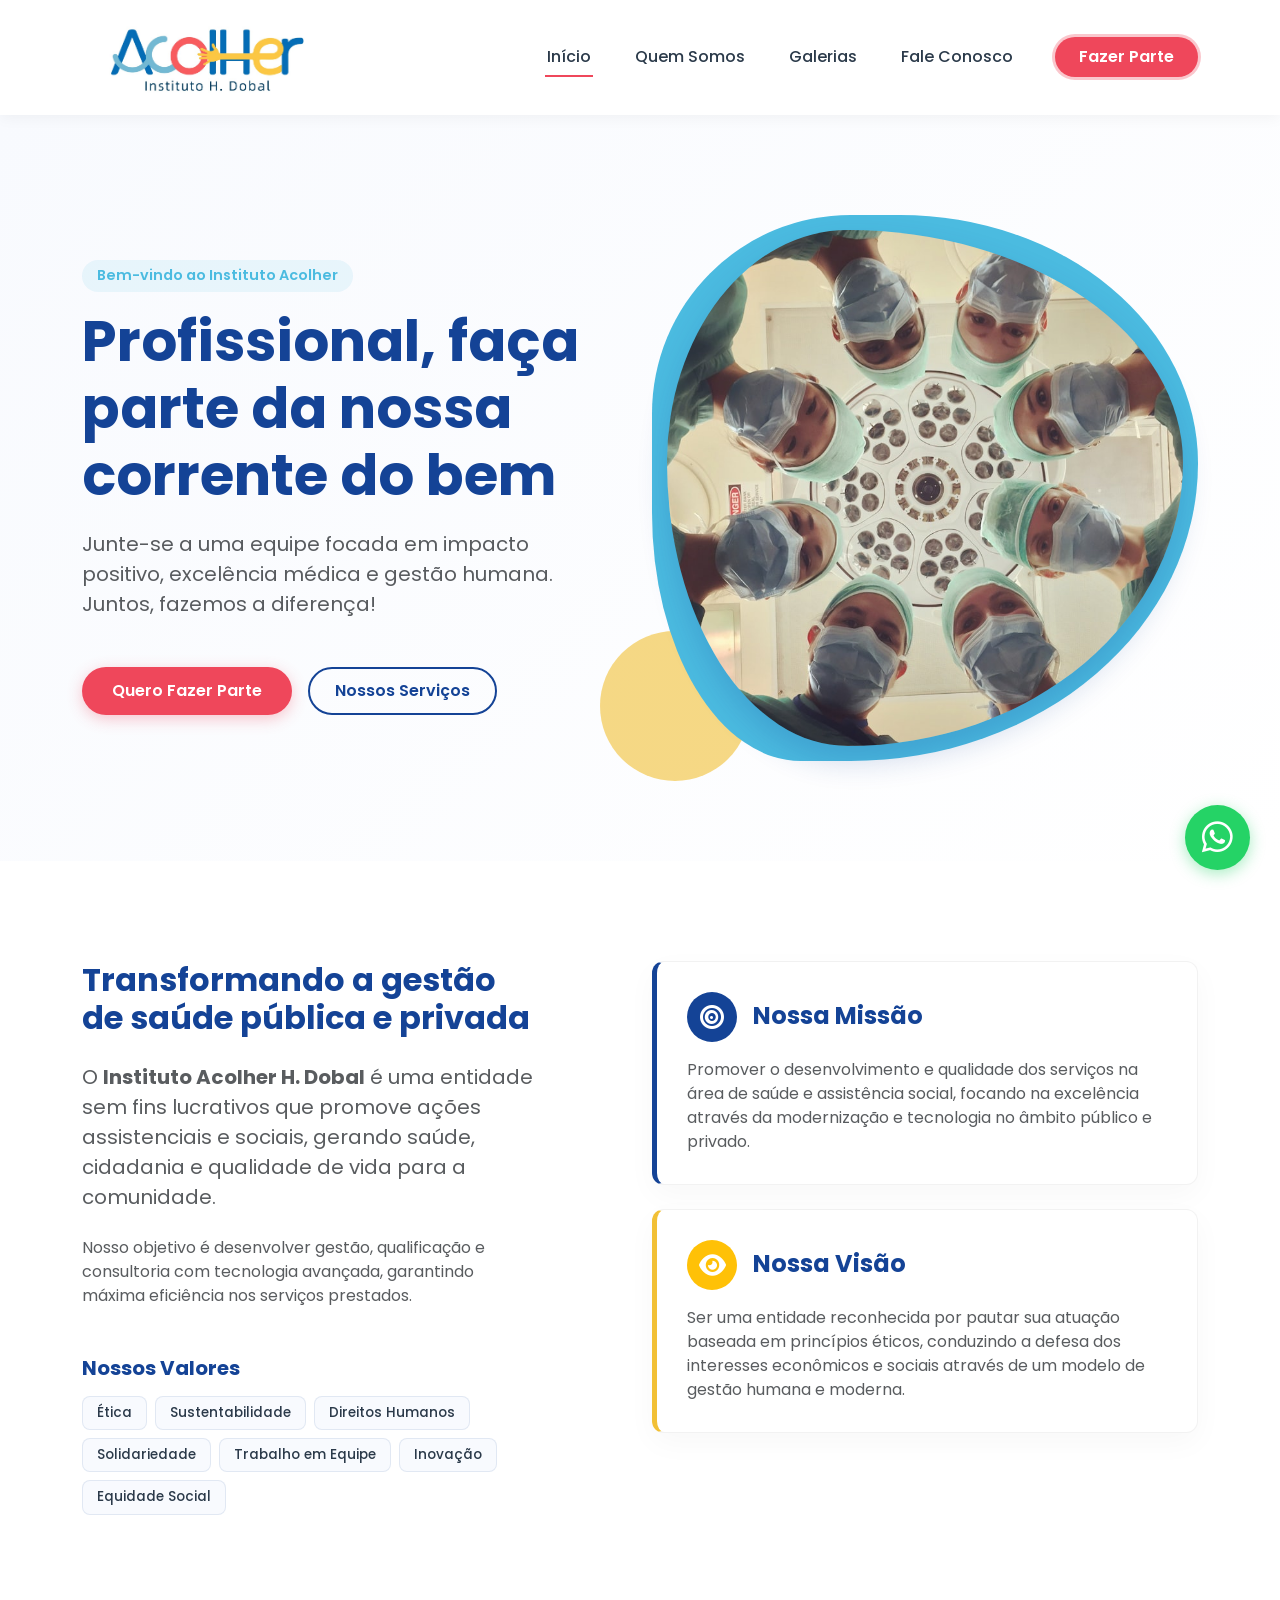
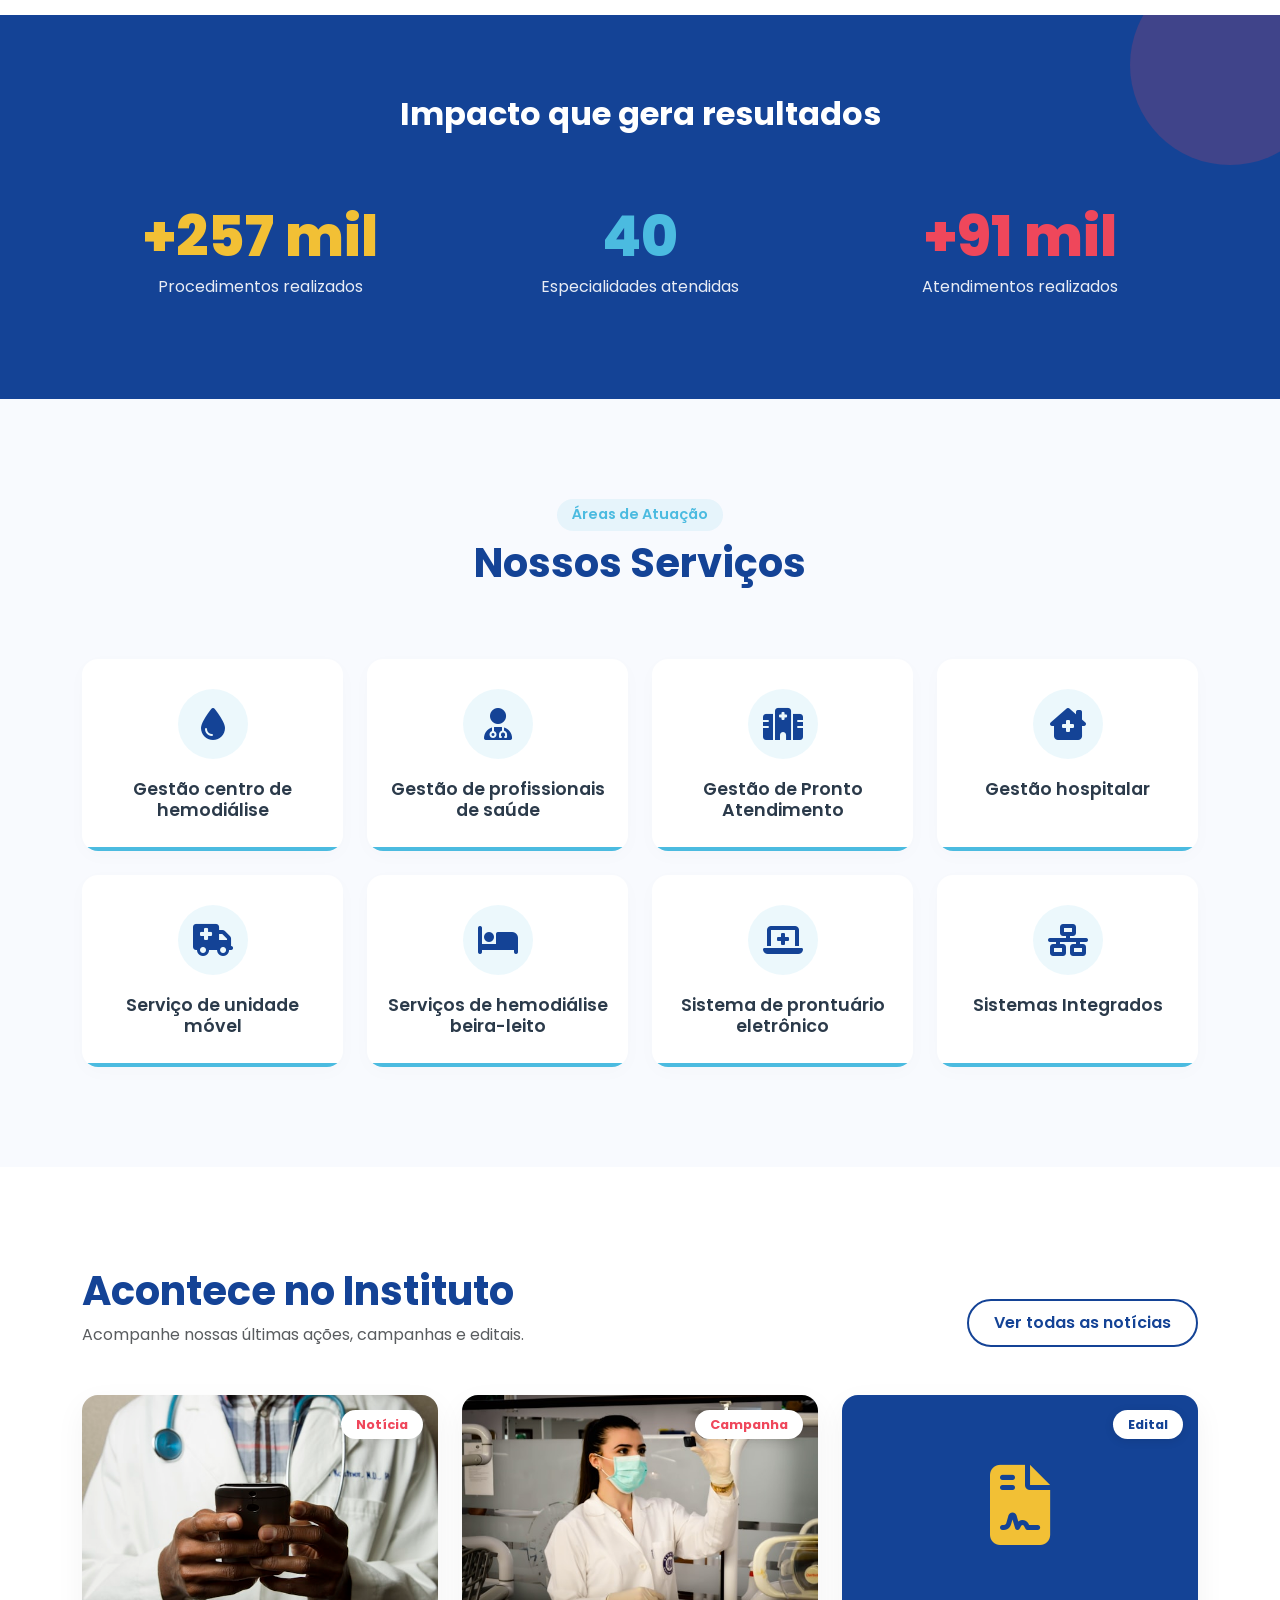
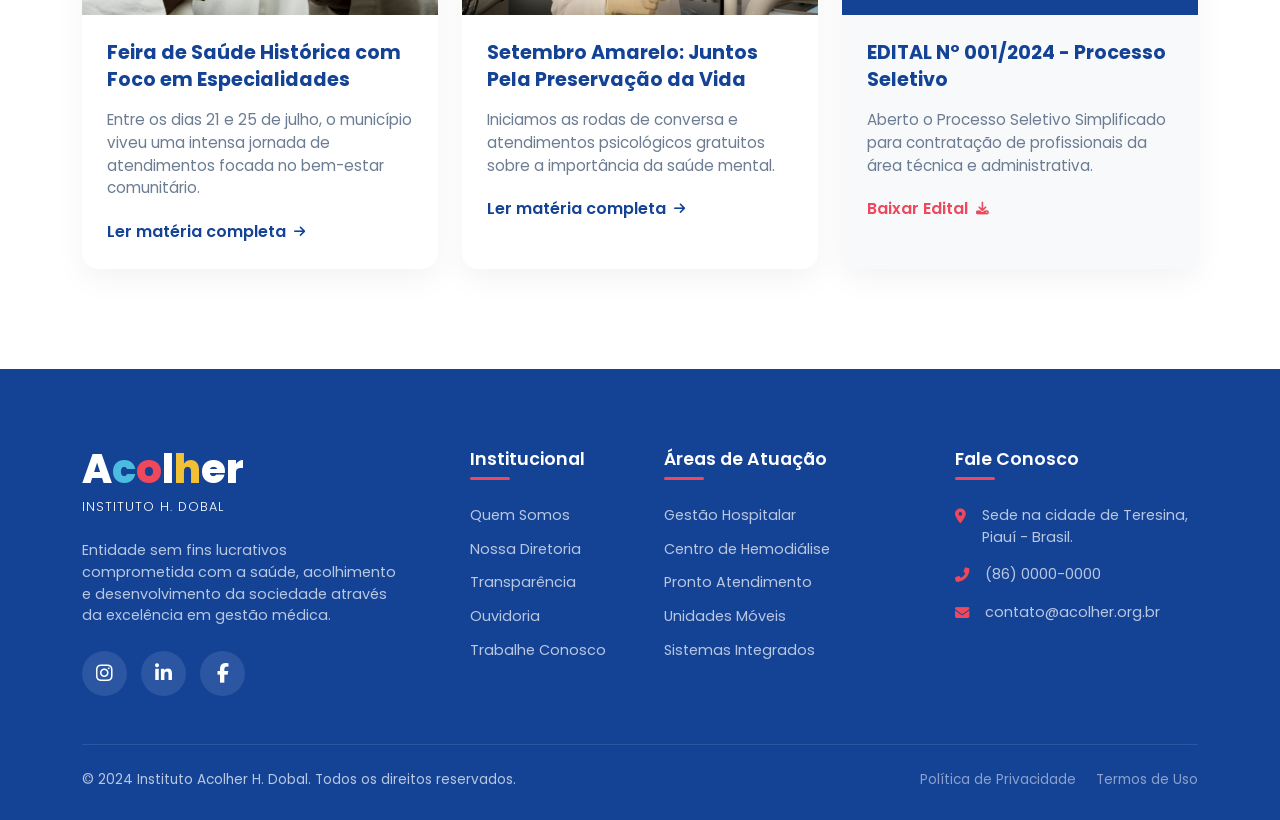
==== commit 6c114947: "logo" ====
--- a/index.html
+++ b/index.html
@@ -24,11 +24,9 @@
     <nav class="navbar navbar-expand-lg">
         <div class="container">
             <a class="navbar-brand text-decoration-none" href="#">
-                <!-- Logo construída com as cores exatas do PDF -->
                 <div class="logo-text">
-                    <span style="color:var(--c-blue-dark)">A</span><span style="color:var(--c-blue-light)">c</span><span style="color:var(--c-coral)">o</span><span style="color:var(--c-blue-dark)">l</span><span style="color:var(--c-yellow)">h</span><span style="color:var(--c-blue-dark)">er</span>
-                </div>
-                <div class="logo-sub">Instituto H. Dobal</div>
+                    <img src="images/logo.jpg" width="250" alt="Logo">
+                </div>
             </a>
             <button class="navbar-toggler border-0 shadow-none" type="button" data-bs-toggle="collapse" data-bs-target="#navbarNav">
                 <i class="fas fa-bars text-blue-dark fs-2"></i>
